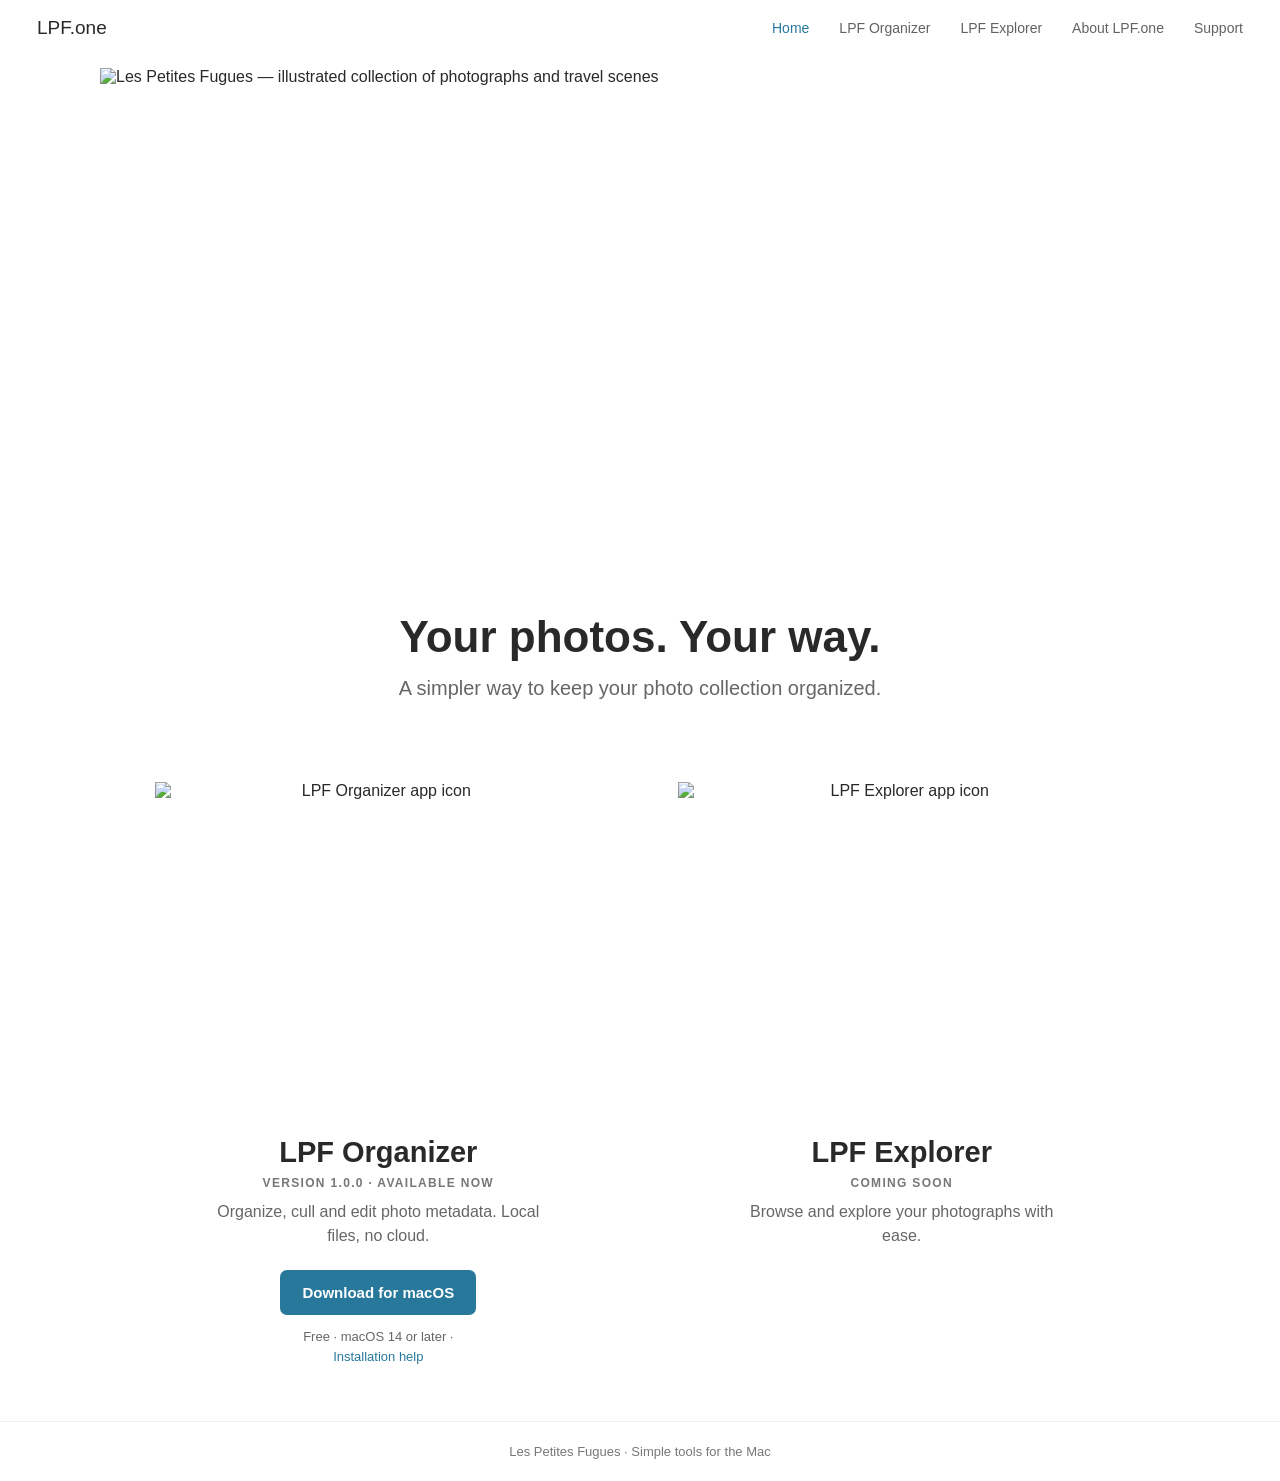
==== index.html @ 2de5b3f4 "Add files via upload" ====
<!doctype html>
<html lang="en">
 <head>
  <meta charset="utf-8"/>
  <meta content="width=device-width,initial-scale=1" name="viewport"/>
  <meta content="#ffffff" name="theme-color"/>
  <meta content="Les Petites Fugues — thoughtfully designed Mac utilities for managing your photographs." name="description"/>
  <title>
   Home — Les Petites Fugues
  </title>
  <link href="assets/favicon.png" rel="icon" type="image/png"/>
  <link href="style.css" rel="stylesheet"/>
 </head>
 <body>
  <header class="site-header">
   <a class="brand" href="index.html">
    <span>
     LPF.one
    </span>
   </a>
   <nav aria-label="Main navigation">
    <a aria-current="page" href="index.html">
     Home
    </a>
    <a href="organizer.html">
     LPF Organizer
    </a>
    <a href="explorer.html">
     LPF Explorer
    </a>
    <a href="about.html">
     About LPF.one
    </a>
    <a href="support.html">
     Support
    </a>
   </nav>
  </header>
  <main>
   <section aria-label="Les Petites Fugues" class="hero">
    <img alt="Les Petites Fugues — illustrated collection of photographs and travel scenes" height="516" src="assets/home.jpg" width="1169"/>
   </section>
   <section aria-live="off" class="slogan">
    <h1 id="slogan-title">
     Your photos. Your way.
    </h1>
    <p id="slogan-description">
     A simpler way to keep your photo collection organized.
    </p>
   </section>
   <section aria-label="Our applications" class="apps">
    <article class="app">
     <a href="organizer.html">
      <img alt="LPF Organizer app icon" height="452" src="assets/organizer.png" width="600"/>
      <h2>
       LPF Organizer
      </h2>
     </a>
     <div class="status">
      Version 1.0.0 · Available now
     </div>
     <p>
      Organize, cull and edit photo metadata. Local files, no cloud.
     </p>
     <a class="download-link" href="https://github.com/lespetitesfugues/LPF-Organizer/releases/download/v1.0.0/LPF-Organizer-1.0.0.dmg" aria-label="Download LPF Organizer 1.0.0 for macOS">Download for macOS</a>
     <p class="download-meta">Free · macOS 14 or later · <a href="organizer.html#installation">Installation help</a></p>
    </article>
    <article class="app">
     <a href="explorer.html">
      <img alt="LPF Explorer app icon" height="452" src="assets/explorer.png" width="600"/>
      <h2>
       LPF Explorer
      </h2>
     </a>
     <div class="status">
      Coming soon
     </div>
     <p>
      Browse and explore your photographs with ease.
     </p>
    </article>
   </section>
  </main>
  <footer class="footer">
   Les Petites Fugues · Simple tools for the Mac
  </footer>
  <script defer="" src="slogans.js">
  </script>
 </body>
</html>
---- style.css ----
/* LPF.one shared stylesheet. Layout and styling preserved from V2.2. */
 
:root {
  color-scheme:light;
  --ink:#292929;
  --muted:#666;
  --blue:#27789b
}

* {
  box-sizing:border-box
}

html {
  scroll-behavior:smooth
}

body {
  margin:0;
  background:#fff;
  color:var(--ink);
  font-family: -apple-system, BlinkMacSystemFont, "Segoe UI", Arial, sans-serif;
}

a {
  color:inherit
}

a:focus-visible {
  outline:3px solid var(--blue);
  outline-offset:5px;
  border-radius:3px
}

.site-header {
  max-width:1140px;
  margin:auto;
  padding:17px 22px;
  display:flex;
  align-items:center;
  justify-content:space-between;
  gap:16px
}

.brand {
  display:flex;
  align-items:center;
  gap:11px;
  text-decoration:none;
  font-size:19px;
  white-space:nowrap
}

.brand img {
  width:27px;
  height:35px;
  object-fit:contain
}

nav {
  display:flex;
  gap:clamp(12px,3vw,30px);
  align-items:center
}

nav a {
  text-decoration:none;
  color:#626262;
  font-size:14px
}

nav a:hover,nav a[aria-current=page] {
  color:var(--blue)
}

main {
  max-width:1120px;
  margin:auto;
  padding:0 20px 55px
}

.hero {
  margin:12px auto 0;
  max-width:1080px
}

.hero img {
  width:100%;
  height:auto;
  display:block
}

.slogan {
  text-align:center;
  margin:clamp(34px,6vw,65px) auto clamp(44px,7vw,76px);
  max-width:900px;
  padding:0 8px;
  min-height:96px
}

.slogan h1 {
  font-size:clamp(25px,4vw,44px);
  line-height:1.23;
  margin:0 0 10px;
  font-weight:700;
  overflow-wrap:break-word
}

.slogan p {
  font-size:clamp(15px,1.85vw,20px);
  line-height:1.45;
  margin:0;
  color:var(--muted)
}

.apps {
  display:grid;
  grid-template-columns:repeat(2,minmax(0,1fr));
  gap:clamp(24px,6vw,90px);
  max-width:970px;
  margin:auto
}

.app {
  text-align:center
}

.app a {
  text-decoration:none;
  display:block
}

.app img {
  display:block;
  width:100%;
  max-width:450px;
  height:auto;
  margin:0 auto 18px
}

.app h2 {
  font-size:clamp(22px,2.5vw,29px);
  margin:0 0 7px
}

.app p {
  font-size:16px;
  line-height:1.5;
  color:var(--muted);
  margin:10px auto;
  max-width:340px
}

.status {
  font-size:12px;
  letter-spacing:.11em;
  text-transform:uppercase;
  color:#777;
  font-weight:700
}

.footer {
  border-top:1px solid #eee;
  padding:22px;
  text-align:center;
  color:#777;
  font-size:13px
}

.detail {
  max-width:760px;
  margin:40px auto 100px;
  text-align:center
}

.detail img {
  width:min(100%,440px);
  height:auto
}

.detail h1 {
  font-size:clamp(28px,4vw,42px);
  margin:14px 0
}

.detail p {
  color:var(--muted);
  font-size:18px;
  line-height:1.55
}

.back {
  display:inline-block;
  margin-top:26px;
  color:var(--blue)
}

@media(max-width:600px) {
  .site-header {
  padding:12px 16px
}

.brand {
  font-size:16px
}

.brand img {
  width:22px;
  height:30px
}

nav {
  gap:12px
}

nav a {
  font-size:12px
}

main {
  padding:0 15px 40px
}

.hero {
  margin-top:16px
}

.slogan {
  margin:32px auto 48px;
  min-height:0
}

.slogan h1 {
  font-size:clamp(24px,6vw,30px);
  margin-bottom:9px
}

.slogan p {
  font-size:15px
}

.apps {
  grid-template-columns:1fr;
  gap:48px
}

.app img {
  max-width:360px;
  margin-bottom:12px
}

.app p {
  font-size:15px
}

.detail {
  margin:35px auto 75px
}

}

@media(max-width:360px) {
  .brand span {
  display:none
}

nav {
  gap:10px
}

}

@media(prefers-reduced-motion:reduce) {
  html {
  scroll-behavior:auto
}

}

/* V2: additional pages and responsive five-item navigation */
.site-header {
  max-width:1250px;
  flex-wrap:wrap
}

.site-header nav {
  flex-wrap:wrap;
  justify-content:flex-end;
  row-gap:10px
}

.info-page {
  max-width:850px;
  margin:clamp(32px,5vw,70px) auto 100px;
  line-height:1.7;
  font-size:17px
}

.info-page h1 {
  font-size:clamp(28px,4vw,39px);
  line-height:1.2;
  margin:0 0 28px
}

.info-page h2 {
  font-size:22px;
  margin:34px 0 10px
}

.info-page p {
  margin:0 0 20px
}

.info-page .lead {
  font-size:20px;
  font-weight:700
}

.info-page ul {
  padding-left:24px;
  margin:0 0 24px
}

.info-page li {
  padding-left:4px;
  margin:7px 0
}

.info-page a {
  color:var(--blue);
  text-underline-offset:3px
}

.info-page .muted {
  color:var(--muted)
}

@media(max-width:720px) {
  .site-header {
  flex-direction:column;
  align-items:flex-start;
  gap:12px
}

.site-header nav {
  justify-content:flex-start;
  gap:11px 19px
}

.info-page {
  font-size:16px;
  margin:35px auto 70px
}

.info-page .lead {
  font-size:18px
}

}

/* LPF Organizer 1.0.0 release — scoped additions; original design preserved. */
.download-link {
  display:inline-block;
  padding:12px 22px;
  margin:12px auto 2px;
  border-radius:7px;
  background:var(--blue);
  color:#fff;
  font-size:15px;
  font-weight:650;
  line-height:1.4;
  text-decoration:none !important;
}
.download-link:hover { background:#1e617e; }
.download-link:focus-visible { outline-offset:4px; }
.app .download-link { display:inline-block; }
.app .download-meta, .detail .download-meta {
  font-size:13px;
  color:var(--muted);
  margin:10px auto 0;
}
.download-meta a, .release-link a { color:var(--blue); text-underline-offset:3px; }
.organizer-detail { max-width:760px; margin-bottom:80px; }
.organizer-detail .release-link { font-size:14px; margin:14px auto 34px; }
.organizer-features { text-align:left; max-width:620px; margin:35px auto; }
.organizer-features p { font-size:16px; margin:13px 0; }
.installation {
  text-align:left;
  max-width:650px;
  margin:40px auto 0;
  padding-top:18px;
  border-top:1px solid #e8e8e8;
}
.installation h2 { font-size:24px; margin:8px 0 18px; }
.installation ol { padding-left:23px; color:var(--ink); line-height:1.65; }
.installation li { padding-left:3px; margin:9px 0; }
.installation details { margin-top:22px; border:1px solid #e5e5e5; border-radius:8px; padding:15px 18px; }
.installation summary { cursor:pointer; font-weight:650; color:var(--blue); }
.installation details p { font-size:15px; }
@media(max-width:600px) {
  .download-link { padding:12px 18px; }
  .installation { margin-top:28px; }
}
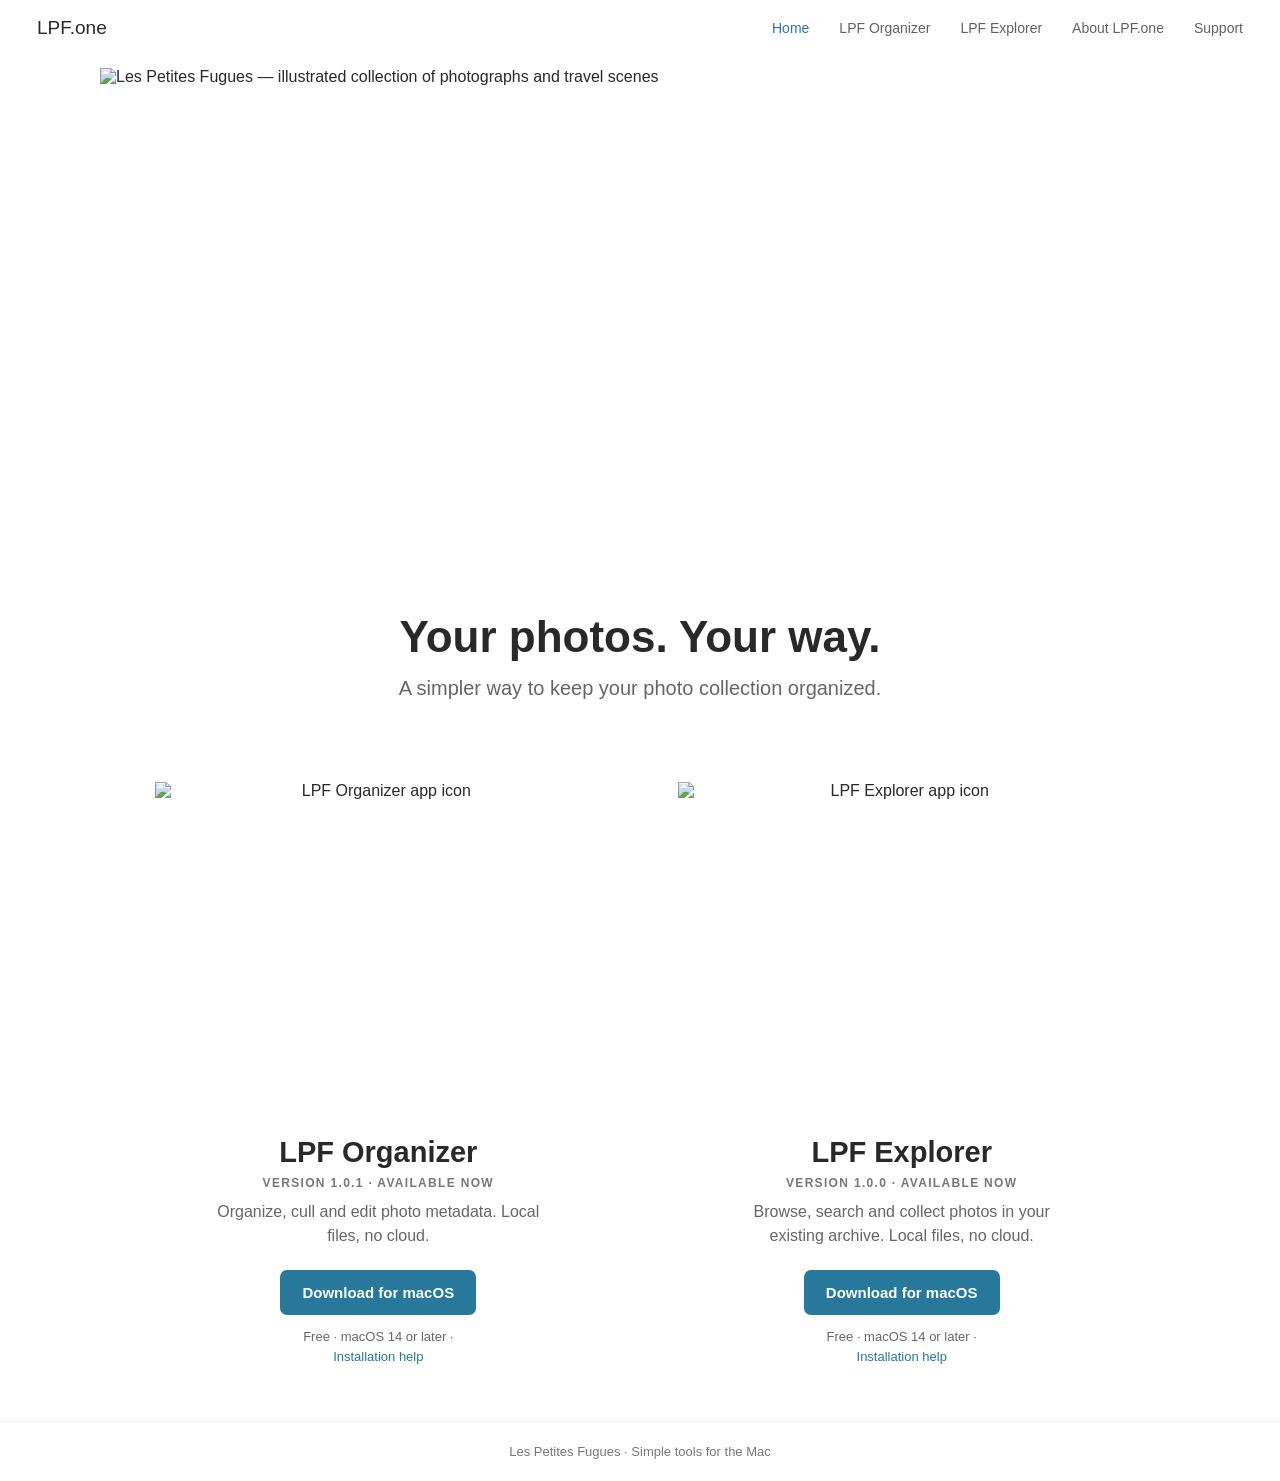
==== commit 5470b18b: "Add files via upload" ====
--- a/index.html
+++ b/index.html
@@ -1,91 +1,85 @@
-<!doctype html>
+<!DOCTYPE html>
+
 <html lang="en">
- <head>
-  <meta charset="utf-8"/>
-  <meta content="width=device-width,initial-scale=1" name="viewport"/>
-  <meta content="#ffffff" name="theme-color"/>
-  <meta content="Les Petites Fugues — thoughtfully designed Mac utilities for managing your photographs." name="description"/>
-  <title>
+<head>
+<meta charset="utf-8"/>
+<meta content="width=device-width,initial-scale=1" name="viewport"/>
+<meta content="#ffffff" name="theme-color"/>
+<meta content="Les Petites Fugues — thoughtfully designed Mac utilities for managing your photographs." name="description"/>
+<title>
    Home — Les Petites Fugues
   </title>
-  <link href="assets/favicon.png" rel="icon" type="image/png"/>
-  <link href="style.css" rel="stylesheet"/>
- </head>
- <body>
-  <header class="site-header">
-   <a class="brand" href="index.html">
-    <span>
+<link href="assets/favicon.png" rel="icon" type="image/png"/>
+<link href="style.css" rel="stylesheet"/>
+</head>
+<body>
+<header class="site-header">
+<a class="brand" href="index.html">
+<span>
      LPF.one
     </span>
-   </a>
-   <nav aria-label="Main navigation">
-    <a aria-current="page" href="index.html">
+</a>
+<nav aria-label="Main navigation">
+<a aria-current="page" href="index.html">
      Home
     </a>
-    <a href="organizer.html">
+<a href="organizer.html">
      LPF Organizer
     </a>
-    <a href="explorer.html">
+<a href="explorer.html">
      LPF Explorer
     </a>
-    <a href="about.html">
+<a href="about.html">
      About LPF.one
     </a>
-    <a href="support.html">
+<a href="support.html">
      Support
     </a>
-   </nav>
-  </header>
-  <main>
-   <section aria-label="Les Petites Fugues" class="hero">
-    <img alt="Les Petites Fugues — illustrated collection of photographs and travel scenes" height="516" src="assets/home.jpg" width="1169"/>
-   </section>
-   <section aria-live="off" class="slogan">
-    <h1 id="slogan-title">
+</nav>
+</header>
+<main>
+<section aria-label="Les Petites Fugues" class="hero">
+<img alt="Les Petites Fugues — illustrated collection of photographs and travel scenes" height="516" src="assets/home.jpg" width="1169"/>
+</section>
+<section aria-live="off" class="slogan">
+<h1 id="slogan-title">
      Your photos. Your way.
     </h1>
-    <p id="slogan-description">
+<p id="slogan-description">
      A simpler way to keep your photo collection organized.
     </p>
-   </section>
-   <section aria-label="Our applications" class="apps">
-    <article class="app">
-     <a href="organizer.html">
-      <img alt="LPF Organizer app icon" height="452" src="assets/organizer.png" width="600"/>
-      <h2>
+</section>
+<section aria-label="Our applications" class="apps">
+<article class="app">
+<a href="organizer.html">
+<img alt="LPF Organizer app icon" height="452" src="assets/organizer.png" width="600"/>
+<h2>
        LPF Organizer
       </h2>
-     </a>
-     <div class="status">
-      Version 1.0.0 · Available now
-     </div>
-     <p>
+</a>
+<div class="status">Version 1.0.1 · Available now</div>
+<p>
       Organize, cull and edit photo metadata. Local files, no cloud.
      </p>
-     <a class="download-link" href="https://github.com/lespetitesfugues/LPF-Organizer/releases/download/v1.0.0/LPF-Organizer-1.0.0.dmg" aria-label="Download LPF Organizer 1.0.0 for macOS">Download for macOS</a>
-     <p class="download-meta">Free · macOS 14 or later · <a href="organizer.html#installation">Installation help</a></p>
-    </article>
-    <article class="app">
-     <a href="explorer.html">
-      <img alt="LPF Explorer app icon" height="452" src="assets/explorer.png" width="600"/>
-      <h2>
+<a aria-label="Download LPF Organizer for macOS" class="download-link" href="https://github.com/lespetitesfugues/LPF-Organizer/releases/latest">Download for macOS</a>
+<p class="download-meta">Free · macOS 14 or later · <a href="organizer.html#installation">Installation help</a></p>
+</article>
+<article class="app">
+<a href="explorer.html">
+<img alt="LPF Explorer app icon" height="452" src="assets/explorer.png" width="600"/>
+<h2>
        LPF Explorer
       </h2>
-     </a>
-     <div class="status">
-      Coming soon
-     </div>
-     <p>
-      Browse and explore your photographs with ease.
-     </p>
-    </article>
-   </section>
-  </main>
-  <footer class="footer">
+</a>
+<div class="status">Version 1.0.0 · Available now</div>
+<p>Browse, search and collect photos in your existing archive. Local files, no cloud.</p>
+<a aria-label="Download LPF Explorer for macOS" class="download-link" href="https://github.com/lespetitesfugues/LPF-Explorer/releases/latest">Download for macOS</a><p class="download-meta">Free · macOS 14 or later · <a href="explorer.html#installation">Installation help</a></p></article>
+</section>
+</main>
+<footer class="footer">
    Les Petites Fugues · Simple tools for the Mac
   </footer>
-  <script defer="" src="slogans.js">
-  </script>
- </body>
+<script defer="" src="slogans.js">
+</script>
+</body>
 </html>
-
--- a/style.css
+++ b/style.css
@@ -371,6 +371,12 @@
   line-height:1.4;
   text-decoration:none !important;
 }
+.info-page a.download-link,
+.info-page a.download-link:visited,
+.info-page a.download-link:hover,
+.info-page a.download-link:focus-visible {
+  color:#fff;
+}
 .download-link:hover { background:#1e617e; }
 .download-link:focus-visible { outline-offset:4px; }
 .app .download-link { display:inline-block; }
@@ -401,3 +407,21 @@
   .download-link { padding:12px 18px; }
   .installation { margin-top:28px; }
 }
+
+/* LPF Organizer online guide and FAQ */
+.guide-page { max-width:900px; }
+.guide-page .guide-eyebrow { color:var(--blue);font-size:13px;font-weight:700;letter-spacing:.08em;text-transform:uppercase; }
+.guide-page h2 { margin-top:42px;scroll-margin-top:25px; }
+.guide-page p,.guide-page li { line-height:1.7; }
+.guide-toc { display:flex;flex-wrap:wrap;gap:10px 18px;background:#f5f7f8;border-radius:9px;padding:18px;margin:26px 0 34px; }
+.guide-toc a,.organizer-doc-links a { color:var(--blue);text-decoration:underline;text-underline-offset:3px; }
+.guide-figure { margin:22px 0 30px; }
+.guide-figure img { display:block;width:100%;height:auto;border-radius:9px;border:1px solid #ddd; }
+.guide-figure figcaption { color:var(--muted);font-size:13px;margin-top:8px; }
+.guide-bottom-links { display:flex;flex-wrap:wrap;gap:20px;margin-top:40px; }
+.organizer-doc-links { display:flex;justify-content:center;gap:15px 28px;flex-wrap:wrap;margin:14px 0 28px;font-size:15px; }
+.faq-list { margin:30px 0; }
+.faq-list details { border-bottom:1px solid #e5e5e5;padding:14px 2px; }
+.faq-list summary { cursor:pointer;font-weight:650;font-size:17px;line-height:1.5; }
+.faq-list details p { margin:12px 0 4px; }
+@media(max-width:600px){.guide-toc{gap:9px 14px;padding:14px}.guide-page h2{margin-top:30px}.faq-list summary{font-size:16px}}
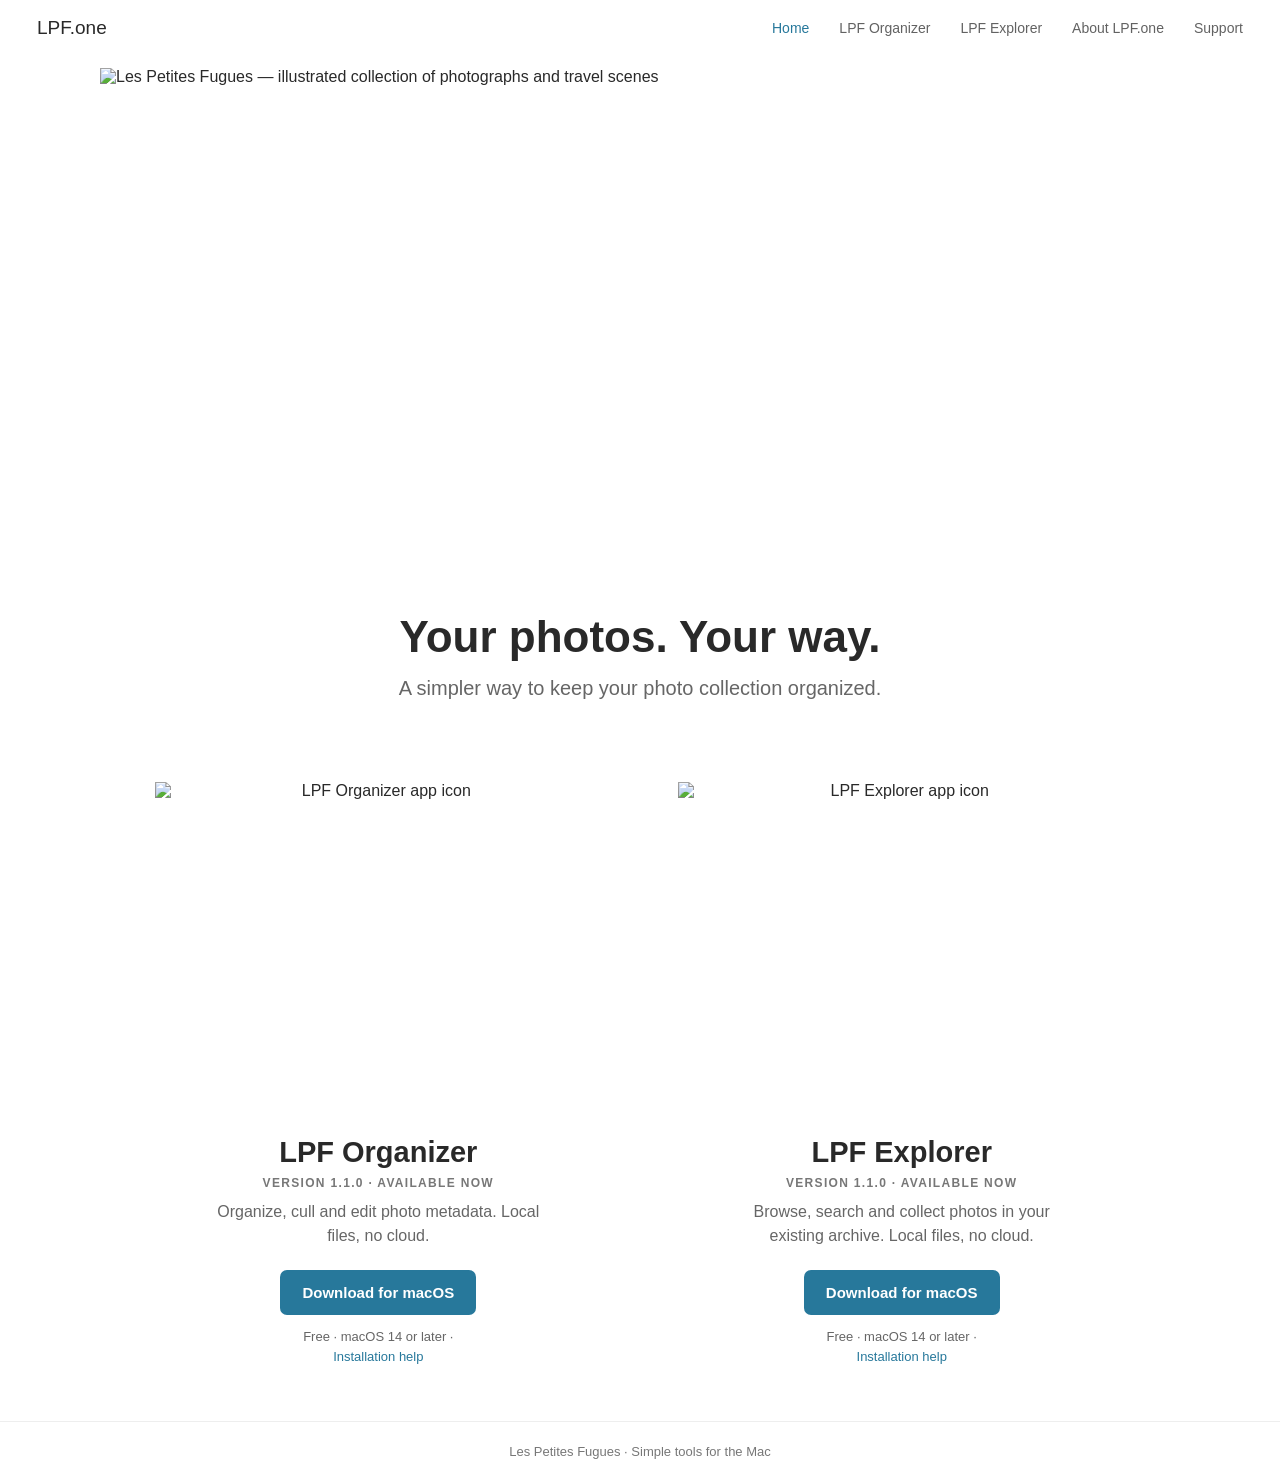
==== commit 98995850: "Add files via upload" ====
--- a/index.html
+++ b/index.html
@@ -57,11 +57,11 @@
        LPF Organizer
       </h2>
 </a>
-<div class="status">Version 1.0.1 · Available now</div>
+<div class="status"><span data-lpf-version-label="organizer">Latest version</span> · Available now</div>
 <p>
       Organize, cull and edit photo metadata. Local files, no cloud.
      </p>
-<a aria-label="Download LPF Organizer for macOS" class="download-link" href="https://github.com/lespetitesfugues/LPF-Organizer/releases/latest">Download for macOS</a>
+<a aria-label="Download LPF Organizer for macOS" class="download-link" data-lpf-download="organizer" href="https://github.com/lespetitesfugues/LPF-Organizer/releases/latest">Download for macOS</a>
 <p class="download-meta">Free · macOS 14 or later · <a href="organizer.html#installation">Installation help</a></p>
 </article>
 <article class="app">
@@ -71,9 +71,9 @@
        LPF Explorer
       </h2>
 </a>
-<div class="status">Version 1.0.0 · Available now</div>
+<div class="status"><span data-lpf-version-label="explorer">Latest version</span> · Available now</div>
 <p>Browse, search and collect photos in your existing archive. Local files, no cloud.</p>
-<a aria-label="Download LPF Explorer for macOS" class="download-link" href="https://github.com/lespetitesfugues/LPF-Explorer/releases/latest">Download for macOS</a><p class="download-meta">Free · macOS 14 or later · <a href="explorer.html#installation">Installation help</a></p></article>
+<a aria-label="Download LPF Explorer for macOS" class="download-link" data-lpf-download="explorer" href="https://github.com/lespetitesfugues/LPF-Explorer/releases/latest">Download for macOS</a><p class="download-meta">Free · macOS 14 or later · <a href="explorer.html#installation">Installation help</a></p></article>
 </section>
 </main>
 <footer class="footer">
@@ -81,5 +81,6 @@
   </footer>
 <script defer="" src="slogans.js">
 </script>
+<script defer src="release-info.js"></script>
 </body>
 </html>
--- a/style.css
+++ b/style.css
@@ -358,7 +358,7 @@
 
 }
 
-/* LPF Organizer 1.0.0 release — scoped additions; original design preserved. */
+/* LPF Organizer — scoped additions; original design preserved. */
 .download-link {
   display:inline-block;
   padding:12px 22px;
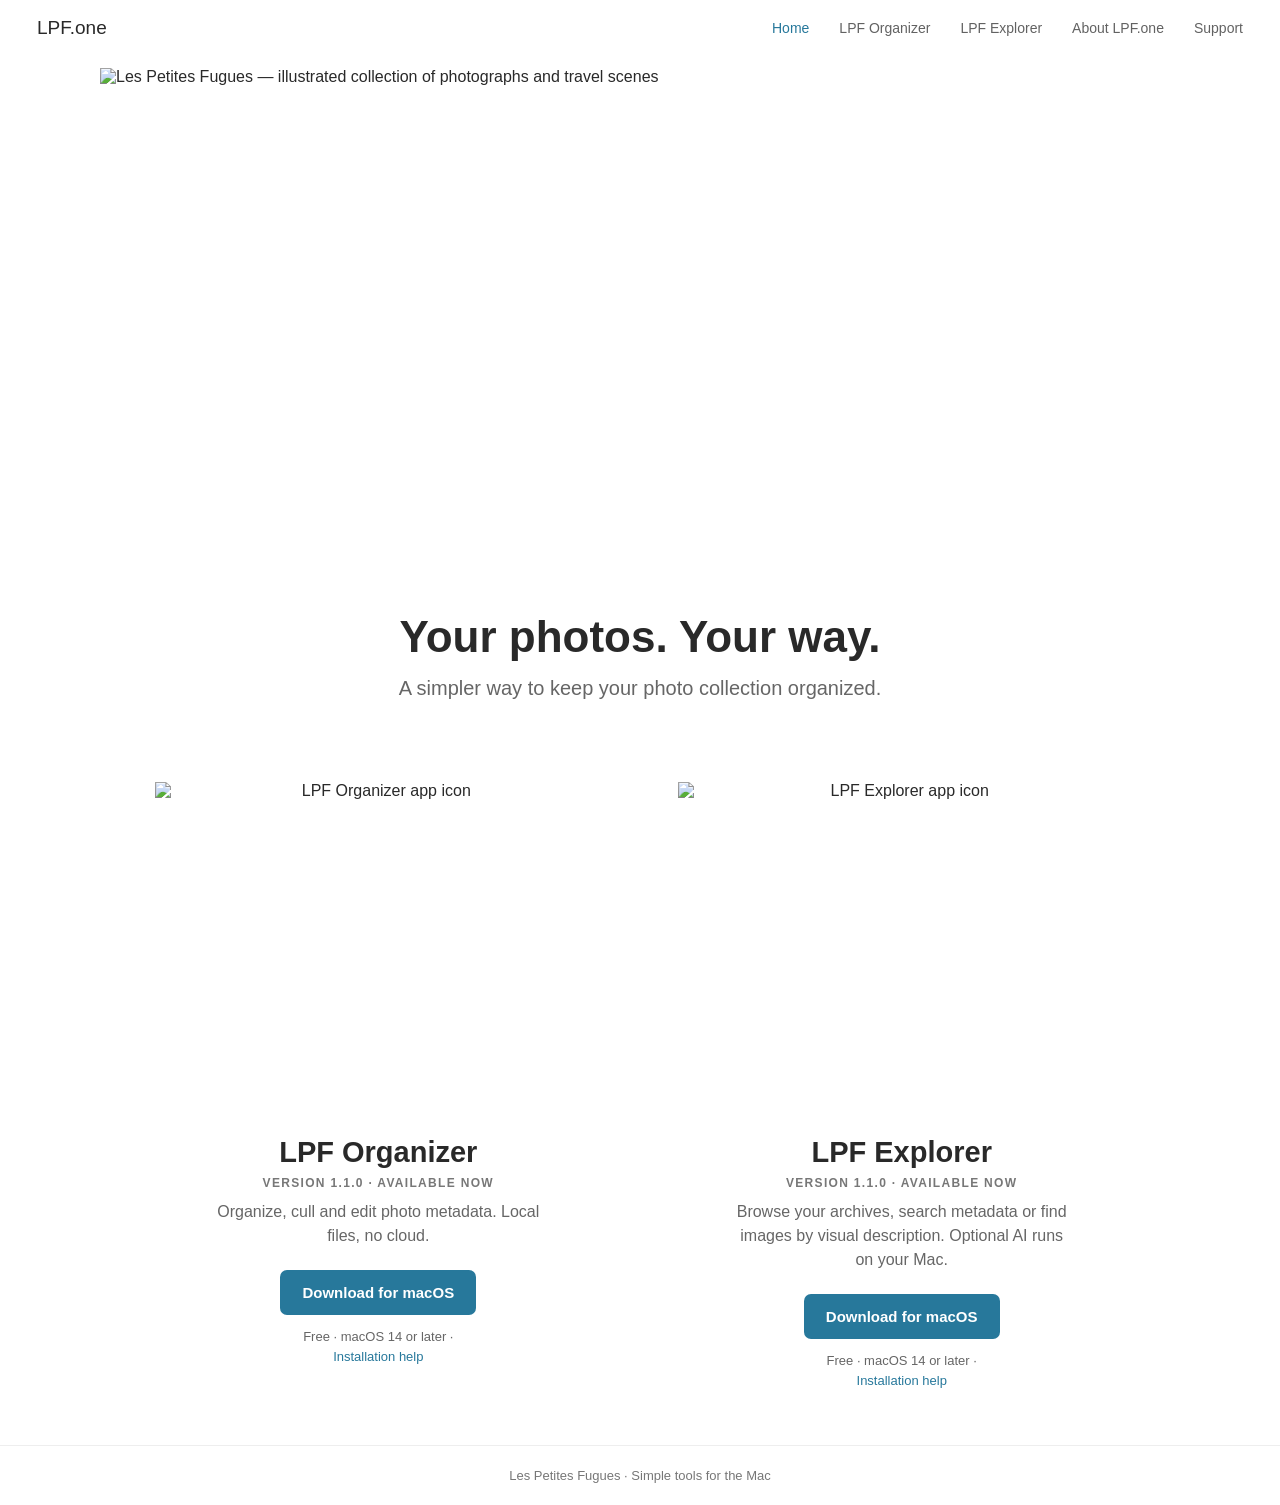
==== commit feb950cb: "Add files via upload" ====
--- a/index.html
+++ b/index.html
@@ -72,7 +72,7 @@
       </h2>
 </a>
 <div class="status"><span data-lpf-version-label="explorer">Latest version</span> · Available now</div>
-<p>Browse, search and collect photos in your existing archive. Local files, no cloud.</p>
+<p>Browse your archives, search metadata or find images by visual description. Optional AI runs on your Mac.</p>
 <a aria-label="Download LPF Explorer for macOS" class="download-link" data-lpf-download="explorer" href="https://github.com/lespetitesfugues/LPF-Explorer/releases/latest">Download for macOS</a><p class="download-meta">Free · macOS 14 or later · <a href="explorer.html#installation">Installation help</a></p></article>
 </section>
 </main>
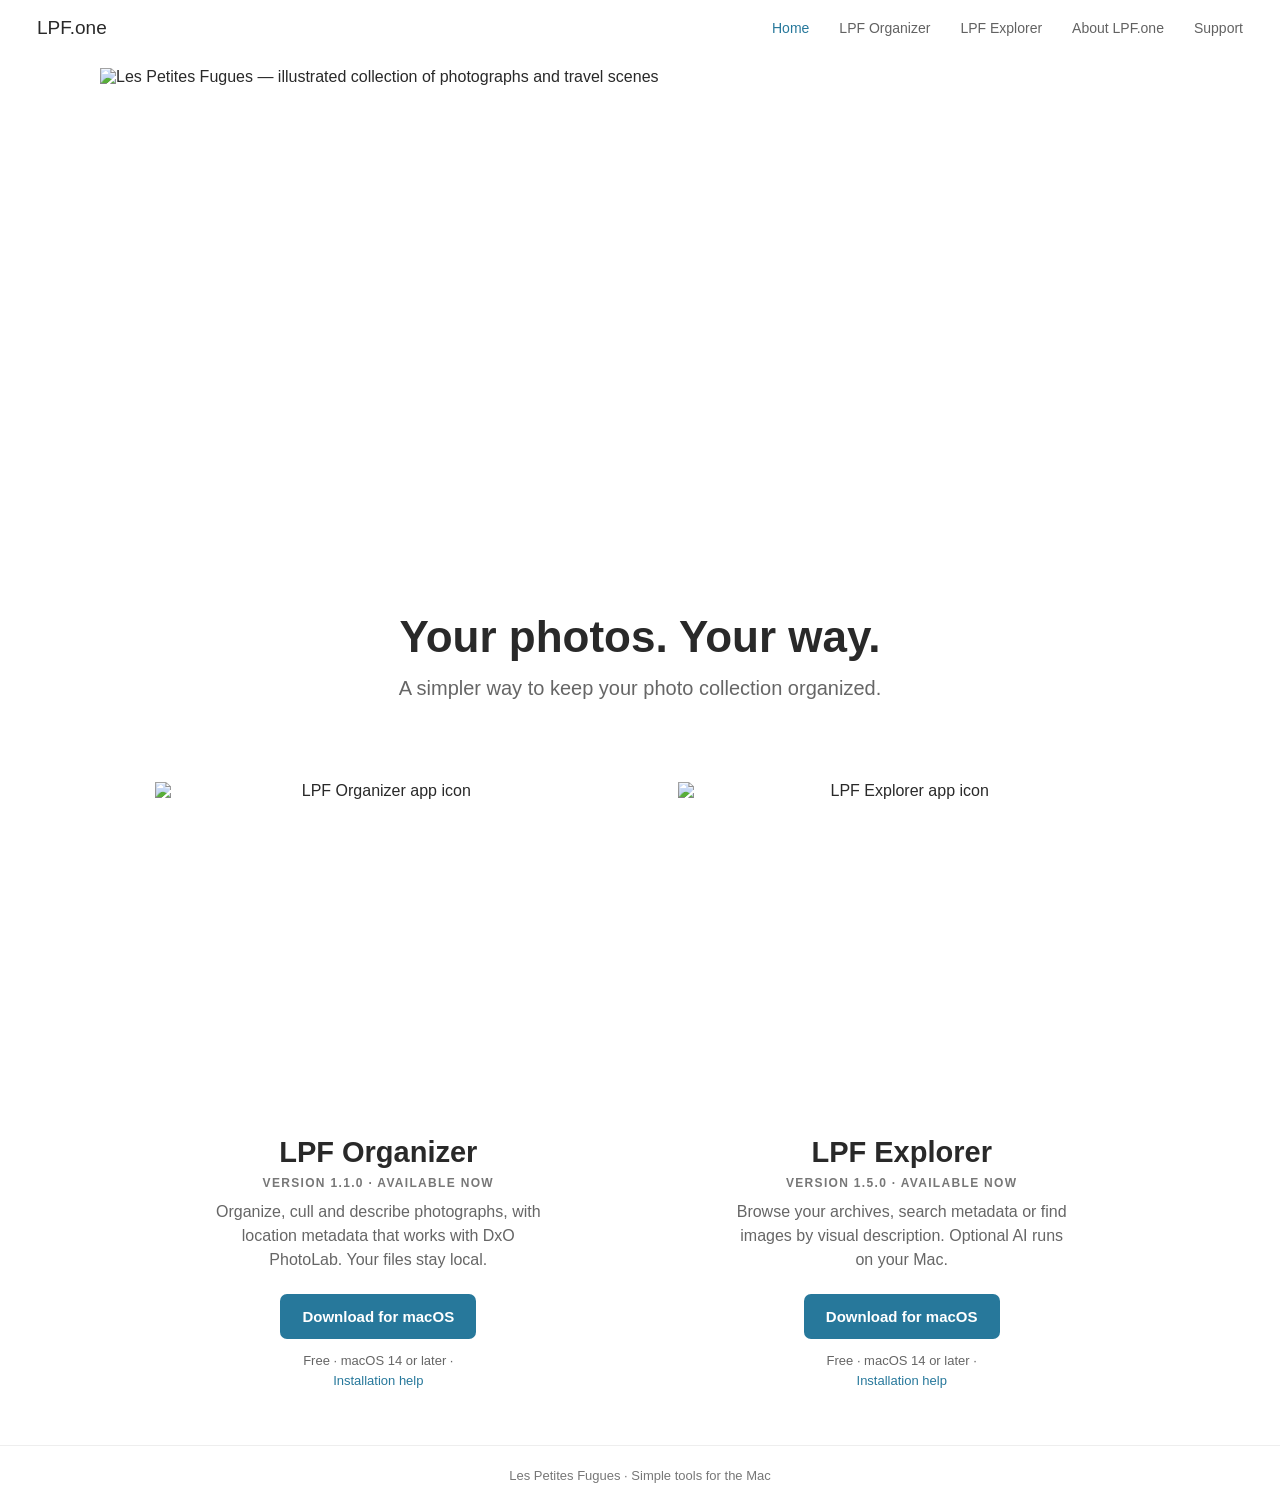
==== commit 577dca59: "Add files via upload" ====
--- a/index.html
+++ b/index.html
@@ -59,7 +59,7 @@
 </a>
 <div class="status"><span data-lpf-version-label="organizer">Latest version</span> · Available now</div>
 <p>
-      Organize, cull and edit photo metadata. Local files, no cloud.
+      Organize, cull and describe photographs, with location metadata that works with DxO PhotoLab. Your files stay local.
      </p>
 <a aria-label="Download LPF Organizer for macOS" class="download-link" data-lpf-download="organizer" href="https://github.com/lespetitesfugues/LPF-Organizer/releases/latest">Download for macOS</a>
 <p class="download-meta">Free · macOS 14 or later · <a href="organizer.html#installation">Installation help</a></p>
